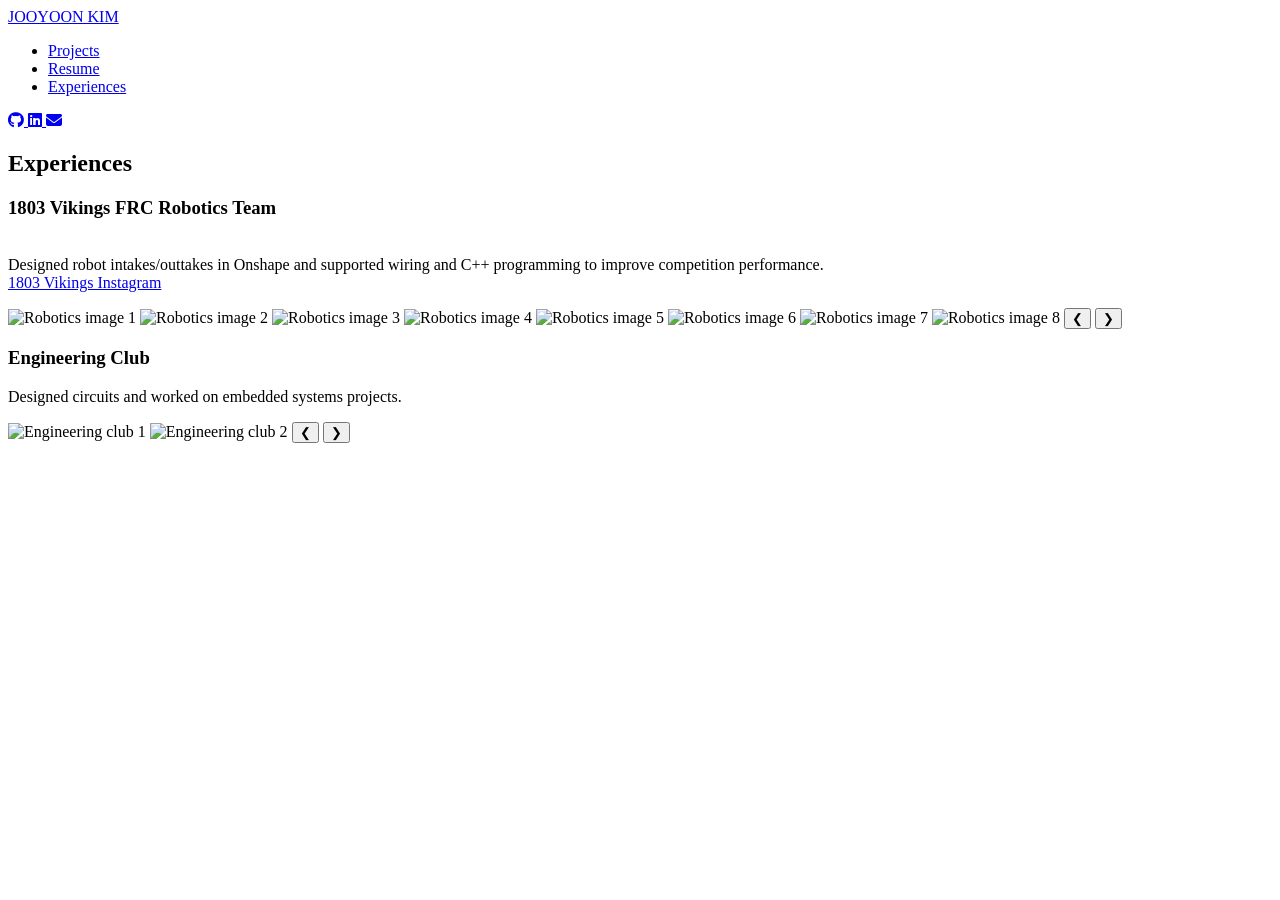
==== experiences.html @ 8546f73b "Add files via upload" ====
<!DOCTYPE html>
<html lang="en">
<head>
    <meta charset="UTF-8">
    <meta name="viewport" content="width=device-width, initial-scale=1.0">
    <title>Jooyoon Kim | Experiences</title>

    <link rel="stylesheet" href="css/styles.css">
    <link rel="stylesheet"
    href="https://cdnjs.cloudflare.com/ajax/libs/font-awesome/6.5.1/css/all.min.css">

    <script src="js/experiences.js" defer></script>
    <script src="js/script.js" defer></script>
</head>

<nav class="navbar">

    <a href="index.html" class="logo">
        JOOYOON KIM
    </a>

    <ul class="nav-links">
        <li><a href="projects.html">Projects</a></li>
        <li><a href="resume.html">Resume</a></li>
        <li><a href="experiences.html" class="active-nav">Experiences</a></li>
    </ul>

    <div class="socials">
        <a href="https://github.com/maskboi929" target="_blank">
            <i class="fab fa-github"></i>
        </a>
        <a href="https://www.linkedin.com/in/jooyoon-kim-7322a2393/" target="_blank">
            <i class="fab fa-linkedin"></i>
        </a>
        <a href="mailto:jooyoon0419@gmail.com">
            <i class="fas fa-envelope"></i>
        </a>
    </div>

</nav>

<body>

<section class="section reveal">
    <h2>Experiences</h2>

    <div class="experience-grid">

        <!-- EXPERIENCE 1 -->
        <div class="experience-card">

            <h3>1803 Vikings FRC Robotics Team</h3>
            <p><br>
                Designed robot intakes/outtakes in Onshape and supported wiring and C++ programming to improve competition performance.
                <br><a href="https://www.instagram.com/schreiberhsrobotics/" target="_blank">1803 Vikings Instagram</a>
            </p>

            <div class="slideshow" data-index="0">

                <img class="slide active"
                     src="assets/img1.jpg"
                     alt="Robotics image 1">

                <img class="slide"
                     src="assets/img2.jpg"
                     alt="Robotics image 2">

                <img class="slide"
                     src="assets/img3.jpg"
                     alt="Robotics image 3">
                
                <img class="slide"
                     src="assets/img4.jpg"
                     alt="Robotics image 4">
                <img class="slide"
                     src="assets/img5.jpg"
                     alt="Robotics image 5">
                <img class="slide"
                     src="assets/img6.jpg"
                     alt="Robotics image 6">
                <img class="slide"
                     src="assets/img7.jpg"
                     alt="Robotics image 7">   
                <img class="slide"
                     src="assets/img8.jpg"
                     alt="Robotics image 8"> 
                

                <button class="prev">&#10094;</button>
                <button class="next">&#10095;</button>

            </div>
        </div>

        <!-- EXPERIENCE 2 -->
        <div class="experience-card">

            <h3>Engineering Club</h3>
            <p>Designed circuits and worked on embedded systems projects.</p>

            <div class="slideshow" data-index="0">

                <img class="slide active"
                     src="assets/engclub1.jpg"
                     alt="Engineering club 1">

                <img class="slide"
                     src="assets/engclub2.jpg"
                     alt="Engineering club 2">

                <button class="prev">&#10094;</button>
                <button class="next">&#10095;</button>

            </div>
        </div>

    </div>
</section>

</body>
</html>
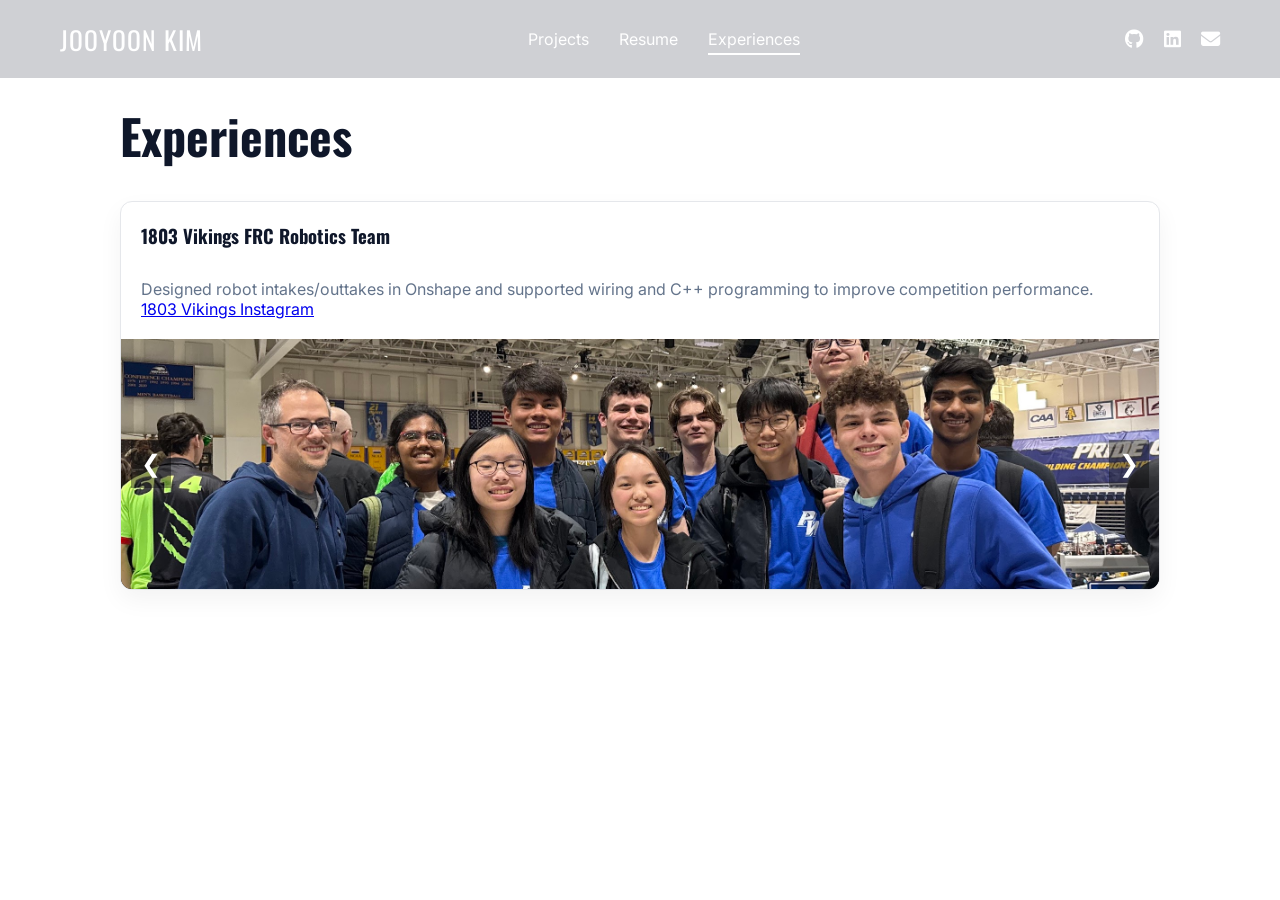
==== commit 24c9b450: "Fix HTML structure and formatting in experiences.html" ====
--- a/experiences.html
+++ b/experiences.html
@@ -92,30 +92,10 @@
             </div>
         </div>
 
-        <!-- EXPERIENCE 2 -->
-        <div class="experience-card">
-
-            <h3>Engineering Club</h3>
-            <p>Designed circuits and worked on embedded systems projects.</p>
-
-            <div class="slideshow" data-index="0">
-
-                <img class="slide active"
-                     src="assets/engclub1.jpg"
-                     alt="Engineering club 1">
-
-                <img class="slide"
-                     src="assets/engclub2.jpg"
-                     alt="Engineering club 2">
-
-                <button class="prev">&#10094;</button>
-                <button class="next">&#10095;</button>
-
-            </div>
-        </div>
+        
 
     </div>
 </section>
 
 </body>
-</html>+</html>
--- a/css/styles.css
+++ b/css/styles.css
@@ -0,0 +1,401 @@
+@import url('https://fonts.googleapis.com/css2?family=Oswald:wght@400;600;700&family=Inter:wght@300;400;500&display=swap');
+
+:root{
+    --navy:#0F172A;
+    --navy-light:#1E293B;
+    --blue:#3B82F6;
+    --white:#ffffff;
+    --gray:#94A3B8;
+}
+
+*{
+    margin:0;
+    padding:0;
+    box-sizing:border-box;
+}
+
+body{
+    font-family:'Inter',sans-serif;
+    color:var(--navy);
+}
+
+body {
+    opacity: 0;
+    animation: fadeIn 0.8s ease forwards;
+}
+
+@keyframes fadeIn {
+    from {
+        opacity: 0;
+    }
+    to {
+        opacity: 1;
+    }
+}
+
+.navbar{
+    position:fixed;
+    top:0;
+    width:100%;
+
+    display:flex;
+    justify-content:space-between;
+    align-items:center;
+
+    padding:20px 60px;
+
+    background:rgba(15,23,42,.2);
+
+    backdrop-filter:blur(10px);
+
+    transition:.3s ease;
+
+    z-index:1000;
+}
+
+.navbar.scrolled{
+    background:rgba(15,23,42,.85);
+}
+
+.logo{
+    color:white;
+    font-family:'Oswald';
+    font-size:1.6rem;
+
+    text-decoration:none;
+
+    letter-spacing:1px;
+
+    transition:.3s ease;
+}
+
+.logo:hover{
+    opacity:.8;
+}
+
+.nav-links{
+    display:flex;
+    gap:30px;
+    list-style:none;
+}
+
+.nav-links a{
+    color:white;
+    text-decoration:none;
+}
+
+.socials{
+    display:flex;
+    gap:20px;
+}
+
+.socials a{
+    color:white;
+    font-size:1.2rem;
+}
+
+.hero{
+    height:100vh;
+
+    background:
+    linear-gradient(
+        rgba(0,0,0,.45),
+        rgba(0,0,0,.45)
+    ),
+    url("../assets/hero-bg.jpg");
+
+    background-size:cover;
+    background-position:center;
+
+    display:flex;
+    justify-content:center;
+    align-items:center;
+}
+
+.hero-content{
+    text-align:center;
+    color:white;
+}
+
+.hero-content {
+    opacity: 0;
+    transform: translateY(30px);
+
+    animation:
+        heroReveal 1s ease forwards;
+
+    animation-delay: .3s;
+}
+
+@keyframes heroReveal {
+    from {
+        opacity: 0;
+        transform: translateY(30px);
+    }
+
+    to {
+        opacity: 1;
+        transform: translateY(0);
+    }
+}
+
+.hero h1{
+    font-family:'Oswald';
+    font-size:6rem;
+    letter-spacing:3px;
+}
+
+.hero p{
+    font-size:1.3rem;
+    margin-top:20px;
+}
+
+.btn{
+    display:inline-block;
+    margin-top:30px;
+
+    padding:14px 28px;
+
+    border:2px solid white;
+
+    color:white;
+    text-decoration:none;
+
+    transition:.3s;
+}
+
+.btn:hover{
+    background:white;
+    color:black;
+}
+
+.section{
+    max-width:1100px;
+    margin:auto;
+    padding:100px 30px;
+}
+
+.section h2{
+    font-family:'Oswald';
+    font-size:3rem;
+    margin-bottom:30px;
+}
+
+.project-grid{
+    display:grid;
+    grid-template-columns:repeat(auto-fit,minmax(400px,1fr));
+    gap:30px;
+}
+
+.project-card{
+    text-decoration:none;
+    color:inherit;
+
+    overflow:hidden;
+
+    border-radius:12px;
+
+    box-shadow:
+    0 4px 15px rgba(0,0,0,.08);
+
+    transition:.3s;
+}
+
+.project-card:hover{
+    transform:translateY(-6px);
+}
+
+.project-card img{
+    width:100%;
+    height:250px;
+    object-fit:cover;
+
+    transition:.4s;
+}
+
+.project-card:hover img{
+    transform:scale(1.05);
+}
+
+
+.card-content{
+    padding:20px;
+}
+
+.resume-block ul{
+    margin-left:20px;
+    margin-top:10px;
+    margin-bottom:30px;
+}
+
+.resume-block p{
+    margin-bottom:25px;
+}
+
+.project-hero img{
+    width:100%;
+    height:500px;
+    object-fit:cover;
+}
+
+.project-hero h1{
+    text-align:center;
+    padding:40px;
+    font-family:'Oswald';
+}
+
+.project-section{
+    max-width:900px;
+    margin:auto;
+    padding:40px;
+}
+
+.project-section h2{
+    margin-top:30px;
+    margin-bottom:10px;
+}
+
+.project-section ul{
+    margin-left:25px;
+}
+
+footer{
+    text-align:center;
+    padding:30px;
+    background:var(--navy);
+    color:white;
+}
+
+@media(max-width:768px){
+
+.hero h1{
+    font-size:3.5rem;
+}
+
+.navbar{
+    padding:20px;
+}
+
+.nav-links{
+    display:none;
+}
+
+.project-grid{
+    grid-template-columns:1fr;
+}
+
+}
+
+.reveal{
+    opacity:0;
+    transform:translateY(40px);
+
+    transition:
+        opacity .8s ease,
+        transform .8s ease;
+}
+
+.reveal.active{
+    opacity:1;
+    transform:translateY(0);
+}
+
+body{
+    opacity:1;
+
+    transition:
+        opacity .25s ease;
+}
+
+body.fade-out{
+    opacity:0;
+}
+
+.active-nav{
+    position: relative;
+}
+
+.active-nav::after{
+    content: "";
+
+    position: absolute;
+
+    left: 0;
+    bottom: -6px;
+
+    width: 100%;
+    height: 2px;
+
+    background: white;
+}
+
+.experience-grid{
+    display:grid;
+    grid-template-columns:repeat(auto-fit,minmax(320px,1fr));
+    gap:30px;
+}
+
+.experience-card{
+    background: white;
+    border-radius: 12px;
+    overflow:hidden;
+    border: 1px solid #e5e7eb;
+    box-shadow: 0 10px 25px rgba(0,0,0,0.05);
+}
+
+.experience-card h3{
+    padding:20px 20px 0 20px;
+    font-family:'Oswald';
+}
+
+.experience-card p{
+    padding:10px 20px 20px 20px;
+    color:#64748b;
+}
+
+/* SLIDESHOW */
+.slideshow{
+    position:relative;
+    width:100%;
+    height:250px;
+    overflow:hidden;
+    background:#000;
+}
+
+.slide{
+    position:absolute;
+    width:100%;
+    height:100%;
+    object-fit:cover;
+    opacity:0;
+    transition: opacity 0.5s ease;
+}
+
+.slide.active{
+    opacity:1;
+}
+
+.slideshow button{
+    position:absolute;
+    top:50%;
+    transform:translateY(-50%);
+    background:rgba(0,0,0,0.4);
+    border:none;
+    color:white;
+    font-size:24px;
+    padding:10px;
+    cursor:pointer;
+    z-index:2;
+}
+
+.slideshow .prev{
+    left:10px;
+}
+
+.slideshow .next{
+    right:10px;
+}
+
+.slideshow button:hover{
+    background:rgba(0,0,0,0.7);
+}
